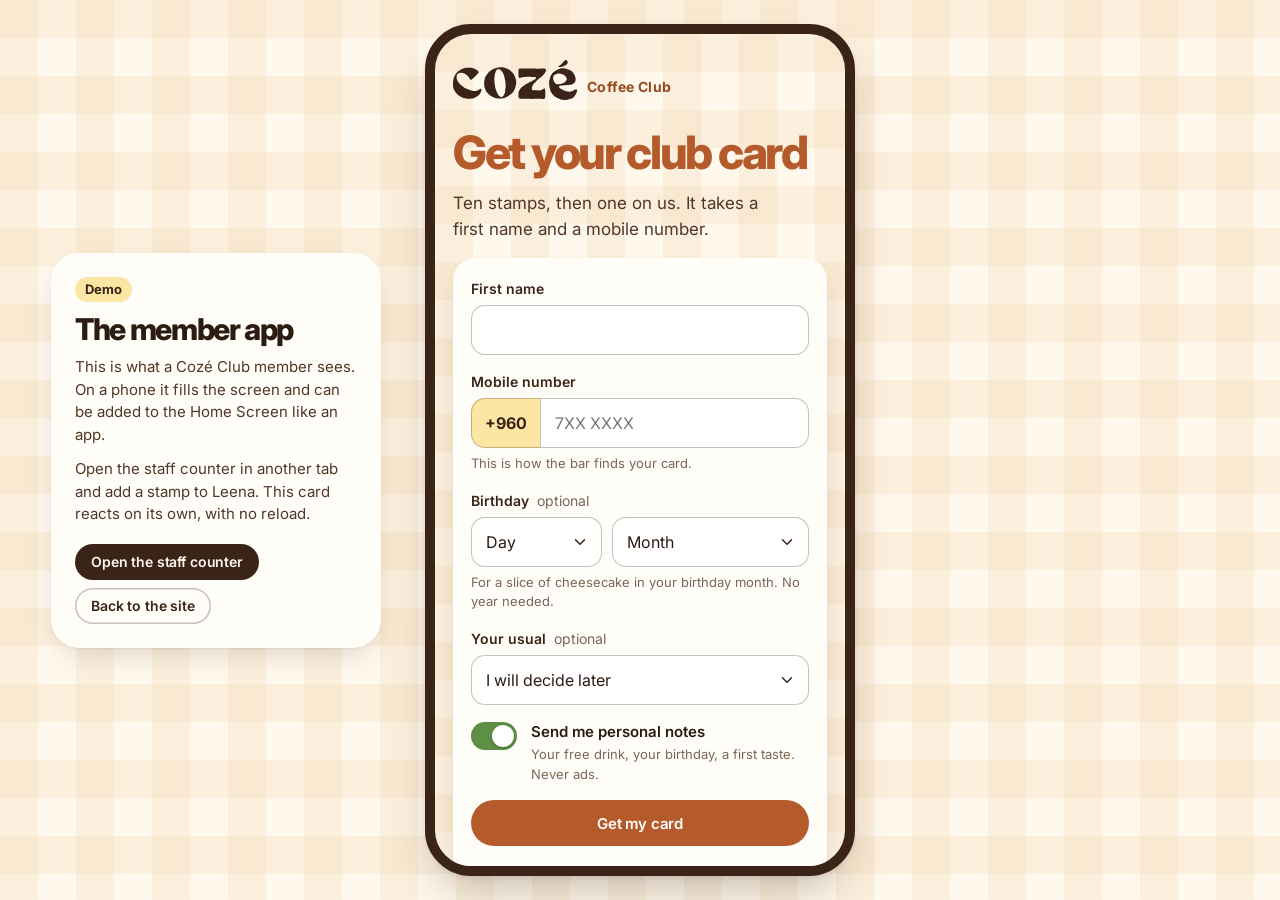
==== club/index.html @ 5935f6cd "Cozé Coffee Club demo: site, member club card and staff counter Public site on the Baked layout with" ====
<!doctype html>
<html lang="en">
<head>
  <meta charset="utf-8">
  <meta name="viewport" content="width=device-width, initial-scale=1, viewport-fit=cover">
  <title>Cozé Club card</title>
  <meta name="description" content="The Cozé Coffee Club card. Ten stamps, then one on us. Your usual remembered, and notes written to you.">
  <meta name="theme-color" content="#3a2417">
  <meta name="mobile-web-app-capable" content="yes">
  <meta name="apple-mobile-web-app-capable" content="yes">
  <meta name="apple-mobile-web-app-status-bar-style" content="default">
  <meta name="apple-mobile-web-app-title" content="Cozé Club">
  <meta name="robots" content="noindex">
  <link rel="manifest" href="manifest.webmanifest">
  <link rel="apple-touch-icon" href="../assets/img/apple-touch-icon.png">
  <link rel="icon" type="image/png" href="../assets/img/favicon.png">
  <link rel="preconnect" href="https://fonts.googleapis.com">
  <link rel="preconnect" href="https://fonts.gstatic.com" crossorigin>
  <link href="https://fonts.googleapis.com/css2?family=Inter:wght@400;500;600;700;800&display=swap" rel="stylesheet">
  <link rel="stylesheet" href="../assets/css/base.css">
  <link rel="stylesheet" href="club.css">
</head>
<body class="gingham">

  <div class="stage">

    <!-- Shown beside the phone on wide screens only -->
    <aside class="stage-note" aria-label="About this demo">
      <p class="stage-tag">Demo</p>
      <h2>The member app</h2>
      <p>This is what a Cozé Club member sees. On a phone it fills the screen and can be added to the Home Screen like an app.</p>
      <p>Open the staff counter in another tab and add a stamp to Leena. This card reacts on its own, with no reload.</p>
      <p class="stage-links">
        <a class="btn btn-sm" href="../staff/" target="_blank" rel="noopener">Open the staff counter</a>
        <a class="btn btn-sm btn-ghost" href="../">Back to the site</a>
      </p>
    </aside>

    <div class="phone" id="phone">

      <!-- A note arriving while the app is open slides down here, like a phone notification -->
      <button class="banner" id="banner" type="button" hidden>
        <img src="../assets/img/icon-192.png" alt="" width="40" height="40">
        <span class="banner-text">
          <span class="banner-top"><b>Cozé</b><span>now</span></span>
          <strong id="bannerTitle"></strong>
          <span id="bannerBody"></span>
        </span>
      </button>

      <!-- Signed out: get a card, open a card, or try the demo card -->
      <main class="gate" id="gate">
        <header class="gate-head">
          <svg class="wm" viewBox="0 0 3244 1046" role="img" aria-label="Cozé"><use href="#coze"></use></svg>
          <span>Coffee Club</span>
        </header>

        <h1>Get your club card</h1>
        <p class="lede">Ten stamps, then one on us. It takes a first name and a mobile number.</p>

        <form class="panel form" id="joinForm" novalidate>
          <label class="field">
            <span>First name</span>
            <input name="first" type="text" autocomplete="given-name" autocapitalize="words" maxlength="24" required>
          </label>

          <div class="field">
            <label for="joinMobile">Mobile number</label>
            <div class="prefixed">
              <span aria-hidden="true">+960</span>
              <input id="joinMobile" name="mobile" type="tel" inputmode="numeric" autocomplete="tel-national" maxlength="9" placeholder="7XX XXXX" required aria-describedby="joinMobileHint">
            </div>
            <small id="joinMobileHint">This is how the bar finds your card.</small>
          </div>

          <fieldset class="field">
            <legend>Birthday <em>optional</em></legend>
            <div class="pair">
              <select name="bd" aria-label="Birthday day"></select>
              <select name="bm" aria-label="Birthday month"></select>
            </div>
            <small>For a slice of cheesecake in your birthday month. No year needed.</small>
          </fieldset>

          <label class="field">
            <span>Your usual <em>optional</em></span>
            <select name="usual"></select>
          </label>

          <label class="switch">
            <input type="checkbox" name="notes" checked>
            <span class="track" aria-hidden="true"></span>
            <span class="text"><b>Send me personal notes</b><small>Your free drink, your birthday, a first taste. Never ads.</small></span>
          </label>

          <p class="field-error" id="joinError" role="alert" hidden></p>
          <button class="btn btn-toast btn-block" type="submit">Get my card</button>
          <p class="fine">Your card is private. No public profile, and only the team at Cozé sees it.</p>
        </form>

        <form class="panel form" id="signInForm" novalidate>
          <h2>Already have a card?</h2>
          <div class="field">
            <label for="signInMobile">Mobile number</label>
            <div class="prefixed">
              <span aria-hidden="true">+960</span>
              <input id="signInMobile" name="mobile" type="tel" inputmode="numeric" autocomplete="tel-national" maxlength="9" placeholder="7XX XXXX" required>
            </div>
          </div>
          <p class="field-error" id="signInError" role="alert" hidden></p>
          <button class="btn btn-block" type="submit">Open my card</button>
          <p class="fine">In the live app we confirm your number with a text code.</p>
        </form>

        <div class="panel demo-box">
          <p><b>Just looking?</b> Open a card that already has nine stamps, a birthday treat and a few notes.</p>
          <button class="btn btn-sun btn-block" type="button" id="demoCard">Try the demo card (Leena)</button>
        </div>

        <p class="gate-links"><a href="../">Back to the Cozé site</a><a href="../staff/">Staff counter</a></p>
      </main>

      <!-- Signed in -->
      <div class="app" id="app" hidden>
        <header class="topbar">
          <a class="topbar-brand" href="#card" aria-label="Cozé Club, your card">
            <svg class="wm" viewBox="0 0 3244 1046" aria-hidden="true"><use href="#coze"></use></svg>
            <span>Club</span>
          </a>
          <a class="bell" id="bell" href="#notes">
            <svg class="icon" aria-hidden="true"><use href="#i-bell"></use></svg>
            <span class="bell-count" id="bellCount" hidden></span>
            <span class="sr-only" id="bellLabel">Notes</span>
          </a>
        </header>

        <main class="view" id="view" tabindex="-1"></main>

        <nav class="tabbar" aria-label="Sections">
          <a href="#card" data-tab="card"><svg class="icon" aria-hidden="true"><use href="#i-card"></use></svg><span>Card</span></a>
          <a href="#rewards" data-tab="rewards"><svg class="icon" aria-hidden="true"><use href="#i-ticket"></use></svg><span>Rewards</span><i class="tab-dot" id="rewardsDot" hidden></i></a>
          <a href="#notes" data-tab="notes"><svg class="icon" aria-hidden="true"><use href="#i-bell"></use></svg><span>Notes</span><i class="tab-dot" id="notesDot" hidden></i></a>
          <a href="#you" data-tab="you"><svg class="icon" aria-hidden="true"><use href="#i-person"></use></svg><span>You</span></a>
        </nav>
      </div>

      <noscript><p class="noscript">The club card needs JavaScript turned on.</p></noscript>
    </div>
  </div>

  <!-- "Show at the bar": the QR code and card number staff scan or type -->
  <dialog class="sheet" id="qrSheet" aria-labelledby="qrTitle">
    <div class="sheet-body">
      <p class="sheet-kicker" id="qrTitle">Show this at the bar</p>
      <div class="qr-box" id="qrBox"></div>
      <p class="qr-number num" id="qrNumber"></p>
      <p class="qr-name" id="qrName"></p>
      <p class="qr-usual" id="qrUsual"></p>
      <button class="btn btn-block" type="button" data-close>Done</button>
    </div>
  </dialog>

  <!-- Yes / no questions: use a reward, delete the card -->
  <dialog class="sheet" id="askSheet" aria-labelledby="askTitle">
    <div class="sheet-body">
      <h2 id="askTitle"></h2>
      <div class="ask-text" id="askText"></div>
      <div class="ask-actions">
        <button class="btn btn-ghost" type="button" id="askNo">Not now</button>
        <button class="btn" type="button" id="askYes">Yes</button>
      </div>
    </div>
  </dialog>

  <script src="../assets/js/brand.js"></script>
  <script src="../assets/vendor/qrcode.js"></script>
  <script src="../assets/js/store.js"></script>
  <script src="../assets/js/ui.js"></script>
  <script src="club.js"></script>
</body>
</html>
---- assets/css/base.css ----
/*
 * Cozé shared styles: colours, type, buttons, stickers and form controls.
 * Used by the site, the member card (/club/) and the staff counter (/staff/).
 * Colours come from the café itself: espresso and warm wood from the fit-out, butter from the lighting,
 * matcha from the drinks. Layout language follows the Baked reference: gingham paper, big tight headings,
 * 28px rounded panels, pill buttons and scalloped stickers.
 */
:root {
  --paper: #fff8ec;
  --check: #f9ecd6;
  --card: #fffdf8;
  --butter: #fbe6a4;
  --sun: #f2bf4e;
  --toast: #b55a2b;       /* white text on this passes 4.5:1 */
  --toast-deep: #964a22;
  --espresso: #3a2417;
  --espresso-soft: #523626;
  --matcha: #5f8f45;
  --matcha-deep: #446b30;
  --tan: #c29264;
  --ink: #2c1b11;
  --muted: #7b6657;
  --line: rgba(58, 36, 23, 0.14);
  --line-strong: rgba(58, 36, 23, 0.28);
  --danger: #b3261e;
  --white: #ffffff;

  --r-panel: 28px;
  --r-card: 22px;
  --r-field: 14px;
  --shadow: 0 1px 2px rgba(58, 36, 23, 0.06), 0 12px 32px -12px rgba(58, 36, 23, 0.22);
  --shadow-lift: 0 2px 4px rgba(58, 36, 23, 0.08), 0 24px 48px -16px rgba(58, 36, 23, 0.32);
  --font: "Inter", "Inter Placeholder", system-ui, -apple-system, "Segoe UI", Roboto, Helvetica, Arial, sans-serif;
  --tight: -0.045em;
}

*, *::before, *::after { box-sizing: border-box; }
html { -webkit-text-size-adjust: 100%; text-size-adjust: 100%; }
body {
  margin: 0;
  font-family: var(--font);
  font-size: 16px;
  line-height: 1.5;
  color: var(--ink);
  background-color: var(--paper);
  -webkit-font-smoothing: antialiased;
  -moz-osx-font-smoothing: grayscale;
}
/* Gingham paper: two half-width stripes that darken where they cross. */
.gingham {
  background-image:
    linear-gradient(90deg, rgba(236, 205, 158, 0.2) 50%, transparent 50%),
    linear-gradient(rgba(236, 205, 158, 0.2) 50%, transparent 50%);
  background-size: 76px 76px;
}
img, svg, video { display: block; max-width: 100%; }
img { height: auto; }
h1, h2, h3, h4, p, figure, blockquote, ul, ol, dl, dd { margin: 0; }
ul, ol { padding: 0; list-style: none; }
a { color: inherit; }
button, input, select, textarea { font: inherit; color: inherit; }
button { cursor: pointer; }
[hidden] { display: none !important; }
:focus-visible { outline: 3px solid var(--sun); outline-offset: 2px; border-radius: 6px; }
.sr-only {
  position: absolute; width: 1px; height: 1px; padding: 0; margin: -1px;
  overflow: hidden; clip: rect(0, 0, 0, 0); white-space: nowrap; border: 0;
}

/* Type */
.display { font-weight: 800; letter-spacing: -0.05em; line-height: 0.98; }
.eyebrow { font-size: 12px; font-weight: 600; letter-spacing: 0.08em; text-transform: uppercase; }
.num { font-variant-numeric: tabular-nums; }

/* The traced wordmark. Size it with font-size (height = 1em) or with a width. */
.wm { height: 1em; width: auto; aspect-ratio: 3244 / 1046; fill: currentColor; flex: none; }
.icon { width: 1.25em; height: 1.25em; flex: none; }

/* Buttons */
.btn {
  display: inline-flex; align-items: center; justify-content: center; gap: 8px;
  min-height: 46px; padding: 0 22px;
  border: 0; border-radius: 999px;
  font-weight: 600; font-size: 15px; letter-spacing: -0.01em; line-height: 1;
  text-decoration: none; white-space: nowrap;
  background: var(--espresso); color: var(--paper);
  transition: transform 0.18s ease, background-color 0.18s ease, box-shadow 0.18s ease;
}
.btn:hover { transform: translateY(-1px); }
.btn:active { transform: translateY(0); }
.btn[disabled], .btn[aria-disabled="true"] { opacity: 0.45; cursor: not-allowed; transform: none; }
.btn-toast { background: var(--toast); color: #fff; }
.btn-toast:hover { background: var(--toast-deep); }
.btn-sun { background: var(--sun); color: var(--espresso); }
.btn-light { background: var(--card); color: var(--espresso); box-shadow: 0 1px 2px rgba(58, 36, 23, 0.12); }
.btn-ghost { background: transparent; color: var(--espresso); box-shadow: inset 0 0 0 1.5px var(--line-strong); }
.btn-ghost:hover { background: rgba(58, 36, 23, 0.05); }
.btn-danger { background: var(--danger); color: #fff; }
.btn-sm { min-height: 36px; padding: 0 16px; font-size: 14px; }
.btn-block { width: 100%; }
.btn .icon { width: 18px; height: 18px; }
.linklike { background: none; border: 0; padding: 0; color: var(--toast-deep); font-weight: 600; text-decoration: underline; text-underline-offset: 3px; }

/* Stickers: a scalloped or star shape with a few words on it, set at an angle. */
.sticker {
  --size: 104px; --tilt: -10deg; --fill: var(--sun); --on: var(--espresso);
  position: relative; display: grid; place-items: center;
  width: var(--size); height: var(--size); flex: none;
  transform: rotate(var(--tilt));
  color: var(--on); text-align: center;
  filter: drop-shadow(0 6px 10px rgba(58, 36, 23, 0.22));
}
.sticker > svg { position: absolute; inset: 0; width: 100%; height: 100%; fill: var(--fill); color: var(--fill); }
.sticker > span {
  position: relative; max-width: 68%;
  font-size: calc(var(--size) * 0.125); font-weight: 800; line-height: 1.05; letter-spacing: -0.01em; text-transform: uppercase;
}
.sticker > span b { display: block; font-size: 1.55em; letter-spacing: -0.03em; }
.sticker.is-toast { --fill: var(--toast); --on: #fff; }
.sticker.is-espresso { --fill: var(--espresso); --on: var(--butter); }
.sticker.is-matcha { --fill: var(--matcha); --on: #fff; }
.sticker.is-butter { --fill: var(--butter); --on: var(--espresso); }

/* Fields */
.field { display: grid; gap: 6px; }
.field > span, .field > label, .label { font-size: 14px; font-weight: 600; color: var(--espresso); }
.field small, .hint { font-size: 13px; color: var(--muted); font-weight: 400; }
:where(.input, .field input:not([type="checkbox"]):not([type="radio"]), .field select, .field textarea) {
  width: 100%; min-height: 48px; padding: 12px 14px;
  background: var(--white); color: var(--ink);
  border: 1.5px solid var(--line-strong); border-radius: var(--r-field);
  font-size: 16px; line-height: 1.3;
  transition: border-color 0.15s ease, box-shadow 0.15s ease;
}
:where(.input, .field input, .field select, .field textarea):focus { outline: none; border-color: var(--toast); box-shadow: 0 0 0 3px rgba(188, 98, 50, 0.2); }
:where(.field textarea) { min-height: 96px; resize: vertical; }
:where(.field select) {
  appearance: none; -webkit-appearance: none; padding-right: 40px;
  background-image: url("data:image/svg+xml,%3Csvg xmlns='http://www.w3.org/2000/svg' viewBox='0 0 24 24' fill='none' stroke='%233a2417' stroke-width='2' stroke-linecap='round' stroke-linejoin='round'%3E%3Cpath d='m6 9 6 6 6-6'/%3E%3C/svg%3E");
  background-repeat: no-repeat; background-position: right 12px center; background-size: 18px;
}
.field-error { font-size: 14px; font-weight: 600; color: var(--danger); }

/* On/off switch built on a real checkbox */
.switch { display: flex; align-items: flex-start; gap: 14px; cursor: pointer; }
.switch input { position: absolute; opacity: 0; width: 1px; height: 1px; }
.switch .track {
  flex: none; width: 46px; height: 28px; margin-top: 1px; border-radius: 999px;
  background: rgba(58, 36, 23, 0.22); position: relative; transition: background-color 0.18s ease;
}
.switch .track::after {
  content: ""; position: absolute; top: 3px; left: 3px; width: 22px; height: 22px; border-radius: 50%;
  background: #fff; box-shadow: 0 1px 3px rgba(0, 0, 0, 0.25); transition: transform 0.18s ease;
}
.switch input:checked + .track { background: var(--matcha); }
.switch input:checked + .track::after { transform: translateX(18px); }
.switch input:focus-visible + .track { outline: 3px solid var(--sun); outline-offset: 2px; }
.switch .text { display: grid; gap: 2px; }
.switch .text b { font-weight: 600; font-size: 15px; }
.switch .text small { font-size: 13px; color: var(--muted); }

/* Small status pill */
.pill {
  display: inline-flex; align-items: center; gap: 7px; min-height: 30px; padding: 0 12px;
  border-radius: 999px; background: var(--card); color: var(--espresso);
  font-size: 13px; font-weight: 600; white-space: nowrap;
}
.pill .dot { width: 8px; height: 8px; border-radius: 50%; background: var(--muted); }
.pill.is-open .dot { background: var(--matcha); box-shadow: 0 0 0 4px rgba(95, 143, 69, 0.2); }
.pill.is-closed .dot { background: var(--toast); }

/* Toast message (see UI.toast) */
.toast-wrap {
  position: fixed; left: 50%; bottom: max(20px, env(safe-area-inset-bottom)); transform: translateX(-50%);
  z-index: 200; display: grid; gap: 8px; width: min(440px, calc(100vw - 24px)); pointer-events: none;
}
.toast {
  pointer-events: auto; display: flex; align-items: center; gap: 12px;
  padding: 13px 16px; border-radius: 16px;
  background: var(--espresso); color: var(--paper); box-shadow: var(--shadow-lift);
  font-size: 15px; font-weight: 500;
  animation: toast-in 0.25s ease both;
}
.toast span { flex: 1; }
.toast button { flex: none; background: none; border: 0; padding: 4px 6px; color: var(--sun); font-weight: 700; font-size: 14px; }
@keyframes toast-in { from { opacity: 0; transform: translateY(10px); } to { opacity: 1; transform: none; } }

/* Dialogs */
dialog { color: var(--ink); }
dialog::backdrop { background: rgba(44, 27, 17, 0.5); }

@media (prefers-reduced-motion: reduce) {
  *, *::before, *::after { animation-duration: 0.01ms !important; animation-iteration-count: 1 !important; transition-duration: 0.01ms !important; scroll-behavior: auto !important; }
}
---- club/club.css ----
/*
 * Cozé Club card: the member app.
 * Phone first. On a wide screen the same app sits in a phone-width column on the gingham paper.
 * Colours, buttons, stickers, fields and switches come from ../assets/css/base.css.
 */

html, body { height: 100%; }
body { overflow: hidden; overscroll-behavior: none; }

/* ---------- stage and phone column ---------- */

.stage { height: 100vh; height: 100dvh; display: grid; grid-template-columns: minmax(0, 1fr); }
.stage-note { display: none; }

.phone {
  position: relative; display: flex; flex-direction: column; min-width: 0;
  height: 100vh; height: 100dvh; overflow: hidden;
  background-color: var(--paper);
  background-image:
    linear-gradient(90deg, rgba(236, 205, 158, 0.2) 50%, transparent 50%),
    linear-gradient(rgba(236, 205, 158, 0.2) 50%, transparent 50%);
  background-size: 76px 76px;
}

@media (min-width: 600px) {
  .stage { place-items: center; padding: 24px; }
  .phone {
    width: min(430px, 100%); height: min(880px, calc(100vh - 48px)); height: min(880px, calc(100dvh - 48px));
    border: 10px solid var(--espresso); border-radius: 46px; box-shadow: var(--shadow-lift);
  }
}
@media (min-width: 980px) {
  .stage { grid-template-columns: minmax(0, 1fr) 430px minmax(0, 1fr); gap: 44px; }
  .phone { grid-column: 2; }
  .stage-note {
    display: grid; gap: 12px; justify-self: end; max-width: 330px; padding: 24px;
    background: var(--card); border-radius: var(--r-panel); box-shadow: var(--shadow);
  }
  .stage-note h2 { font-size: 30px; font-weight: 800; letter-spacing: var(--tight); line-height: 1; }
  .stage-note p { font-size: 15px; color: var(--espresso-soft); }
  .stage-tag {
    justify-self: start; padding: 3px 10px; border-radius: 999px;
    background: var(--butter); color: var(--espresso) !important; font-size: 13px !important; font-weight: 700;
  }
  .stage-links { display: flex; flex-wrap: wrap; gap: 8px; margin-top: 6px; }
}

.noscript { margin: auto; padding: 24px; text-align: center; font-weight: 600; }

/* ---------- signed out ---------- */

.gate {
  flex: 1; min-height: 0; overflow-y: auto; -webkit-overflow-scrolling: touch;
  display: flex; flex-direction: column; gap: 16px;
  padding: calc(26px + env(safe-area-inset-top)) 18px calc(32px + env(safe-area-inset-bottom));
}
/* Children keep their own height: a scrolling column must never squeeze them. */
.gate > *, .view > * { flex: none; }
.gate-head { display: flex; align-items: flex-end; gap: 10px; color: var(--espresso); }
.gate-head .wm { font-size: 40px; }
.gate-head span { font-size: 14px; font-weight: 700; letter-spacing: 0.02em; padding-bottom: 3px; color: var(--toast-deep); }
.gate h1 { margin-top: 14px; font-size: clamp(38px, 11vw, 46px); font-weight: 800; letter-spacing: -0.05em; line-height: 0.98; color: var(--toast); }
.lede { font-size: 17px; color: var(--espresso-soft); max-width: 30ch; }

.panel {
  display: grid; gap: 16px; padding: 20px 18px;
  background: var(--card); border-radius: var(--r-card); box-shadow: var(--shadow);
}
.panel > h2 { font-size: 22px; font-weight: 800; letter-spacing: var(--tight); line-height: 1.05; }
.panel-sub { margin-top: -10px; font-size: 14.5px; color: var(--muted); }
.form { grid-template-columns: minmax(0, 1fr); }
fieldset.field { border: 0; padding: 0; margin: 0; min-width: 0; }
fieldset.field legend { padding: 0; margin-bottom: 6px; font-size: 14px; font-weight: 600; color: var(--espresso); }
.field em { font-style: normal; font-weight: 400; color: var(--muted); margin-left: 4px; }
.pair { display: grid; grid-template-columns: minmax(0, 0.8fr) minmax(0, 1.2fr); gap: 10px; }
.prefixed { display: flex; }
.prefixed > span {
  flex: none; display: grid; place-items: center; padding: 0 13px;
  background: var(--butter); color: var(--espresso); font-weight: 700; font-size: 16px;
  border: 1.5px solid var(--line-strong); border-right: 0; border-radius: var(--r-field) 0 0 var(--r-field);
}
.prefixed > input { min-width: 0; border-radius: 0 var(--r-field) var(--r-field) 0; }
.fine { font-size: 13px; color: var(--muted); text-align: center; }
.field-error { padding: 10px 12px; border-radius: 12px; background: rgba(179, 38, 30, 0.08); }
.demo-box { background: var(--espresso); color: var(--paper); }
.demo-box p { font-size: 15px; color: rgba(255, 248, 236, 0.86); }
.demo-box b { color: var(--butter); }
.gate-links { display: flex; justify-content: center; gap: 22px; padding-top: 4px; font-size: 14px; font-weight: 600; }
.gate-links a { color: var(--espresso-soft); text-underline-offset: 3px; padding: 6px 0; }

/* ---------- signed in: top bar, scrolling view, tab bar ---------- */

.app { flex: 1; min-height: 0; display: flex; flex-direction: column; }

.topbar {
  flex: none; display: flex; align-items: center; justify-content: space-between;
  padding: calc(10px + env(safe-area-inset-top)) 16px 8px 18px;
}
.topbar-brand { display: flex; align-items: flex-end; gap: 8px; color: var(--espresso); text-decoration: none; min-height: 44px; padding: 8px 0; }
.topbar-brand .wm { font-size: 26px; }
.topbar-brand span { font-size: 14px; font-weight: 700; color: var(--toast-deep); padding-bottom: 1px; }
.bell {
  position: relative; display: grid; place-items: center; width: 46px; height: 46px; border-radius: 50%;
  background: var(--card); color: var(--espresso); box-shadow: var(--shadow);
}
.bell .icon { width: 22px; height: 22px; }
.bell-count {
  position: absolute; top: -3px; right: -3px; min-width: 21px; height: 21px; padding: 0 6px;
  display: grid; place-items: center; border-radius: 999px;
  background: var(--toast); color: #fff; font-size: 12px; font-weight: 700; line-height: 1;
  box-shadow: 0 0 0 2.5px var(--paper);
}

.view {
  flex: 1; min-height: 0; overflow-x: hidden; overflow-y: auto; -webkit-overflow-scrolling: touch; overscroll-behavior: contain;
  display: flex; flex-direction: column; gap: 16px;
  padding: 6px 16px 28px;
}
.view:focus { outline: none; }
.view-title { font-size: 38px; font-weight: 800; letter-spacing: -0.05em; line-height: 1; color: var(--toast); margin-top: 6px; }
.view-sub { margin-top: -8px; font-size: 16px; color: var(--espresso-soft); }
.sec-title { font-size: 22px; font-weight: 800; letter-spacing: var(--tight); line-height: 1.05; margin-top: 8px; }
.empty { padding: 18px; border-radius: var(--r-card); background: var(--card); color: var(--muted); font-size: 15px; }

.tabbar {
  flex: none; display: grid; grid-template-columns: repeat(4, minmax(0, 1fr));
  padding: 7px 8px calc(7px + env(safe-area-inset-bottom));
  background: var(--card); border-top: 1px solid var(--line);
}
.tabbar a {
  position: relative; display: grid; justify-items: center; gap: 3px; min-height: 52px; padding: 6px 2px 4px;
  color: var(--muted); text-decoration: none; font-size: 12.5px; font-weight: 600; border-radius: 16px;
}
.tabbar a .icon { width: 25px; height: 25px; padding: 2px 0; box-sizing: content-box; border-radius: 999px; transition: background-color 0.18s ease, padding 0.18s ease; }
.tabbar a[aria-current="page"] { color: var(--espresso); }
.tabbar a[aria-current="page"] .icon { background: var(--butter); padding: 2px 16px; }
.tab-dot { position: absolute; top: 5px; left: calc(50% + 12px); width: 9px; height: 9px; border-radius: 50%; background: var(--toast); box-shadow: 0 0 0 2px var(--card); }

/* ---------- the card ---------- */

.clubcard {
  position: relative; overflow: hidden; padding: 20px 18px 18px;
  background: var(--espresso); color: var(--paper); border-radius: var(--r-panel); box-shadow: var(--shadow-lift);
}
.clubcard-top { display: flex; align-items: center; justify-content: space-between; }
.clubcard-top .wm { font-size: 27px; color: var(--butter); }
.clubcard-top span { font-size: 13.5px; font-weight: 600; color: rgba(251, 230, 164, 0.8); }
.clubcard-name {
  margin-top: 22px; font-size: clamp(42px, 13.5vw, 56px); font-weight: 800; letter-spacing: -0.055em; line-height: 0.94;
  overflow-wrap: anywhere;
}
.clubcard-meta { display: flex; flex-wrap: wrap; align-items: center; gap: 6px 12px; margin-top: 12px; font-size: 14px; color: rgba(255, 248, 236, 0.78); }
.clubcard-meta .cardno { color: var(--sun); font-weight: 700; font-size: 15px; letter-spacing: 0.03em; }
.clubcard-level { padding: 3px 10px; border-radius: 999px; background: var(--butter); color: var(--espresso); font-size: 13px; font-weight: 700; }

.stamps { display: grid; grid-template-columns: repeat(var(--cols, 5), minmax(0, 1fr)); gap: 7px; margin-top: 20px; }
.stamp { position: relative; aspect-ratio: 1; display: grid; place-items: center; }
.stamp .shape { position: absolute; inset: 0; width: 100%; height: 100%; overflow: visible; }
.stamp.is-empty .shape { fill: rgba(255, 248, 236, 0.05); stroke: rgba(251, 230, 164, 0.42); stroke-width: 2.5; stroke-dasharray: 5 6; stroke-linecap: round; }
.stamp.is-got .shape { fill: var(--sun); }
.stamp.is-got:nth-child(even) .shape { fill: var(--butter); }
.stamp .icon { position: relative; width: 44%; height: 44%; color: var(--espresso); stroke-width: 2; transform: rotate(var(--r, 0deg)); }
.stamp .n { position: relative; font-size: 15px; font-weight: 700; color: rgba(251, 230, 164, 0.72); font-variant-numeric: tabular-nums; }
.stamp.is-last.is-empty .shape { stroke: var(--sun); stroke-dasharray: none; }
.stamp.is-last .n { font-size: 12.5px; font-weight: 800; color: var(--sun); }
.stamp.is-new { animation: stamp-pop 0.62s cubic-bezier(0.2, 1.5, 0.4, 1) both; }
@keyframes stamp-pop {
  0% { transform: scale(0.15) rotate(-50deg); opacity: 0; }
  55% { transform: scale(1.2) rotate(9deg); opacity: 1; }
  100% { transform: none; opacity: 1; }
}
.clubcard-line { margin-top: 16px; font-size: 15.5px; font-weight: 500; color: rgba(255, 248, 236, 0.92); text-wrap: balance; }
.clubcard-line b { color: var(--butter); font-weight: 700; }
.clubcard .btn { margin-top: 16px; }

.freeband {
  display: grid; grid-template-columns: auto minmax(0, 1fr) auto; align-items: center; gap: 12px;
  padding: 14px 14px 14px 12px; background: var(--butter); color: var(--espresso); border-radius: var(--r-card);
}
.freeband.is-new { animation: band-in 0.6s cubic-bezier(0.2, 1.3, 0.4, 1) both; }
@keyframes band-in { from { transform: scale(0.88) translateY(-10px); opacity: 0; } to { transform: none; opacity: 1; } }
.freeband-text { display: grid; gap: 1px; }
.freeband-text b { font-size: 17px; font-weight: 800; letter-spacing: -0.03em; line-height: 1.12; text-wrap: balance; }
.freeband-text span { font-size: 13.5px; color: var(--espresso-soft); }

.rowcard {
  display: flex; align-items: center; justify-content: space-between; gap: 14px; padding: 15px 18px;
  background: var(--card); border-radius: var(--r-card); box-shadow: var(--shadow);
}
.rowcard-label { font-size: 13.5px; font-weight: 600; color: var(--muted); }
.rowcard-value { font-size: 17px; font-weight: 700; letter-spacing: -0.02em; line-height: 1.25; text-wrap: balance; }
.rowcard .linklike { flex: none; padding: 10px 0; font-size: 15px; }

.notepeek {
  display: grid; gap: 4px; padding: 15px 18px; text-decoration: none;
  background: var(--card); border-radius: var(--r-card); box-shadow: inset 5px 0 0 var(--toast), var(--shadow);
}
.notepeek-top { display: flex; justify-content: space-between; gap: 10px; font-size: 13.5px; font-weight: 600; color: var(--toast-deep); }
.notepeek-top span:last-child { color: var(--muted); font-weight: 500; }
.notepeek b { font-size: 17px; font-weight: 700; letter-spacing: -0.02em; }
.notepeek-body { font-size: 15px; color: var(--espresso-soft); display: -webkit-box; -webkit-line-clamp: 2; -webkit-box-orient: vertical; overflow: hidden; }

/* Offer tickets, side by side in a strip that scrolls on its own */
.tickets {
  display: flex; gap: 12px; overflow-x: auto; scroll-snap-type: x proximity; -webkit-overflow-scrolling: touch;
  margin: -4px -16px 0; padding: 6px 16px 16px; scrollbar-width: none;
}
.tickets::-webkit-scrollbar { display: none; }
.ticket {
  flex: 0 0 252px; scroll-snap-align: start; display: grid; grid-template-rows: auto 1fr auto;
  background: var(--card); border-radius: var(--r-card); box-shadow: var(--shadow);
}
.ticket-photo { position: relative; margin: 8px 8px 0; }
.ticket-photo img { width: 100%; aspect-ratio: 3 / 2; object-fit: cover; border-radius: 16px; background: var(--check); }
.ticket-photo .sticker { --size: 76px; position: absolute; top: -8px; right: -6px; }
.ticket-photo .sticker > span { font-size: 10.5px; max-width: 74%; }
.ticket-body { display: grid; align-content: start; gap: 4px; padding: 12px 14px 12px; }
.ticket-when { font-size: 12.5px; font-weight: 700; color: var(--toast-deep); }
.ticket-body h3 { font-size: 17px; font-weight: 700; letter-spacing: -0.03em; line-height: 1.18; }
.ticket-desc { font-size: 13.5px; color: var(--muted); line-height: 1.4; }
.ticket-foot {
  position: relative; display: flex; justify-content: space-between; gap: 10px; margin: 0 14px; padding: 10px 0 12px;
  border-top: 2px dashed var(--line-strong); font-size: 12.5px; font-weight: 600; color: var(--muted);
}
.ticket-foot::before, .ticket-foot::after, .reward-foot::before, .reward-foot::after {
  content: ""; position: absolute; top: -8px; width: 14px; height: 14px; border-radius: 50%; background: var(--paper);
  box-shadow: inset 0 1px 2px rgba(58, 36, 23, 0.12);
}
.ticket-foot::before { left: -21px; }
.ticket-foot::after { right: -21px; }

.visits { background: var(--card); border-radius: var(--r-card); box-shadow: var(--shadow); padding: 4px 18px; }
.visits li { display: grid; grid-template-columns: auto minmax(0, 1fr) auto; align-items: center; gap: 12px; padding: 13px 0; font-size: 15px; }
.visits li + li { border-top: 1px solid var(--line); }
.visits .icon { width: 21px; height: 21px; color: var(--toast); }
.visits b { font-weight: 600; }
.visits time { font-size: 13.5px; color: var(--muted); font-variant-numeric: tabular-nums; white-space: nowrap; }

/* ---------- rewards ---------- */

.reward { background: var(--card); border-radius: var(--r-card); box-shadow: var(--shadow); }
.reward-body { display: grid; grid-template-columns: minmax(0, 1fr) auto; align-items: center; gap: 12px; padding: 18px 18px 14px; }
.reward h2 { font-size: 25px; font-weight: 800; letter-spacing: -0.045em; line-height: 1.02; }
.reward-desc { margin-top: 5px; font-size: 15px; color: var(--muted); }
.reward-icon { color: rgba(58, 36, 23, 0.3); }
.reward-icon .icon { width: 40px; height: 40px; stroke-width: 1.4; }
.reward .sticker { --size: 74px; }
.reward .sticker > span { font-size: 10.5px; }
.reward-foot {
  position: relative; display: flex; align-items: center; justify-content: space-between; gap: 12px;
  margin: 0 18px; padding: 12px 0 16px; min-height: 64px; border-top: 2px dashed var(--line-strong);
}
.reward-foot::before { left: -25px; }
.reward-foot::after { right: -25px; }
.reward-why { font-size: 14.5px; font-weight: 600; color: var(--muted); }
.reward.is-ready .reward-why { color: var(--matcha-deep); }
.reward.is-celebrate { animation: band-in 0.6s cubic-bezier(0.2, 1.3, 0.4, 1) both; }

.reward.is-pending {
  display: grid; justify-items: center; gap: 4px; padding: 22px 18px 18px; text-align: center;
  background: var(--espresso); color: var(--paper);
}
.reward-kicker { font-size: 15px; font-weight: 600; color: var(--butter); }
.code { font-size: 62px; font-weight: 800; letter-spacing: 0.14em; margin-right: -0.14em; line-height: 1.1; color: var(--sun); }
.reward-show { font-size: 19px; font-weight: 700; letter-spacing: -0.02em; }
.reward-timer { font-size: 14.5px; color: rgba(255, 248, 236, 0.76); }
.reward-timer span { font-weight: 700; color: var(--paper); }
.reward.is-pending .linklike { margin-top: 10px; padding: 10px 14px; color: var(--butter); }

.status-now { font-size: 16px; }
.status-now b { font-weight: 800; }
.level-track { position: relative; height: 10px; margin: 8px 9px 4px; border-radius: 999px; background: rgba(58, 36, 23, 0.12); }
.level-fill { position: absolute; inset: 0 auto 0 0; border-radius: 999px; background: var(--matcha); min-width: 10px; }
.level-node {
  position: absolute; top: 50%; width: 20px; height: 20px; margin: -10px 0 0 -10px; border-radius: 50%;
  background: var(--card); border: 3px solid rgba(58, 36, 23, 0.22);
}
.level-node.is-done { background: var(--matcha); border-color: var(--matcha); }
.level-here {
  position: absolute; top: 50%; width: 22px; height: 22px; margin: -11px 0 0 -11px; border-radius: 50%;
  background: var(--sun); border: 3px solid var(--espresso); box-shadow: 0 0 0 4px rgba(242, 191, 78, 0.35);
}
.levels { display: grid; }
.levels li { display: grid; gap: 2px; padding: 13px 0; }
.levels li + li { border-top: 1px solid var(--line); }
.levels-head { display: flex; flex-wrap: wrap; align-items: baseline; gap: 4px 10px; }
.levels-head b { font-size: 17px; font-weight: 700; letter-spacing: -0.02em; }
.levels-head span { font-size: 13.5px; color: var(--muted); }
.levels-head .here { padding: 2px 9px; border-radius: 999px; background: var(--butter); color: var(--espresso); font-weight: 700; font-size: 12.5px; }
.levels p { font-size: 15px; color: var(--espresso-soft); }
.levels li.is-locked b, .levels li.is-locked p { color: var(--muted); }

/* ---------- notes ---------- */

.perm { display: grid; gap: 10px; padding: 16px 18px; background: var(--butter); border-radius: var(--r-card); color: var(--espresso); }
.perm b { font-size: 17px; font-weight: 700; letter-spacing: -0.02em; }
.perm p { font-size: 14.5px; color: var(--espresso-soft); }
.perm .btn { justify-self: start; }
.perm.is-on { background: #e4eeda; }
.perm.is-off { background: var(--card); box-shadow: var(--shadow); }

.notes { display: grid; gap: 12px; }
.note { display: grid; gap: 5px; padding: 15px 18px 16px; background: var(--card); border-radius: var(--r-card); box-shadow: var(--shadow); }
.note.is-new { box-shadow: inset 5px 0 0 var(--toast), var(--shadow); }
.note-top { display: flex; justify-content: space-between; gap: 12px; font-size: 13.5px; font-weight: 500; color: var(--muted); }
.note-top time { flex: none; }
.note h2 { font-size: 18px; font-weight: 700; letter-spacing: -0.025em; line-height: 1.2; }
.note-new { display: inline-block; margin-right: 8px; padding: 1px 8px; border-radius: 999px; background: var(--toast); color: #fff; font-size: 12px; font-weight: 700; letter-spacing: 0; vertical-align: 2px; }
.note p { font-size: 15.5px; color: var(--espresso-soft); }
.note-replies { display: flex; flex-wrap: wrap; gap: 8px; margin-top: 8px; }
.note-replied { display: flex; align-items: center; gap: 6px; margin-top: 4px; font-size: 14.5px; font-weight: 600; color: var(--matcha-deep) !important; }
.note-replied .icon { width: 18px; height: 18px; stroke-width: 2.4; }

.demobox { display: grid; gap: 10px; padding: 16px 18px; border: 2px dashed var(--line-strong); border-radius: var(--r-card); }
.demobox p { font-size: 14.5px; color: var(--espresso-soft); }
.demobox .btn { white-space: normal; min-height: 48px; padding: 10px 18px; line-height: 1.25; text-align: center; }
.demobox-tag { justify-self: start; padding: 2px 10px; border-radius: 999px; background: var(--espresso); color: var(--butter) !important; font-size: 12.5px !important; font-weight: 700; }

/* ---------- you ---------- */

.readonly { display: flex; align-items: center; gap: 10px; min-height: 48px; padding: 0 14px; border-radius: var(--r-field); background: rgba(58, 36, 23, 0.06); font-size: 16px; font-weight: 600; }
.readonly .icon { width: 18px; height: 18px; color: var(--muted); }
.switches { display: grid; gap: 18px; }
.private p { font-size: 15px; color: var(--espresso-soft); }
.private-actions { display: grid; gap: 10px; margin-top: 4px; }
.btn.is-danger { color: var(--danger); box-shadow: inset 0 0 0 1.5px rgba(179, 38, 30, 0.45); }
.btn.is-danger:hover { background: rgba(179, 38, 30, 0.06); }
.foot-links { display: flex; justify-content: center; gap: 22px; font-size: 14px; font-weight: 600; padding: 4px 0 6px; }
.foot-links a { color: var(--espresso-soft); text-underline-offset: 3px; padding: 6px 0; }

/* ---------- the notification banner ---------- */

.banner {
  position: absolute; z-index: 30; top: calc(8px + env(safe-area-inset-top)); left: 8px; right: 8px;
  display: flex; align-items: flex-start; gap: 12px; padding: 12px 14px 13px; text-align: left;
  border: 0; border-radius: 22px; background: rgba(255, 253, 248, 0.97); color: var(--ink);
  box-shadow: 0 0 0 1px var(--line), var(--shadow-lift);
  transform: translateY(calc(-100% - 30px)); transition: transform 0.5s cubic-bezier(0.2, 1, 0.3, 1);
}
.banner.is-on { transform: none; }
.banner img { flex: none; width: 40px; height: 40px; border-radius: 11px; }
.banner-text { display: grid; min-width: 0; gap: 1px; }
.banner-top { display: flex; justify-content: space-between; font-size: 13px; color: var(--muted); }
.banner-top b { font-weight: 600; color: var(--espresso-soft); }
.banner strong { font-size: 15.5px; font-weight: 700; letter-spacing: -0.015em; line-height: 1.25; }
.banner-text > span:last-child { font-size: 14.5px; line-height: 1.35; color: var(--espresso-soft); display: -webkit-box; -webkit-line-clamp: 3; -webkit-box-orient: vertical; overflow: hidden; }

/* ---------- sheets ---------- */

dialog.sheet {
  width: 100%; max-width: 430px; max-height: 92vh; max-height: 92dvh; margin: auto auto 0; padding: 0; border: 0; overflow-y: auto;
  background: var(--card); border-radius: 28px 28px 0 0; box-shadow: var(--shadow-lift);
}
dialog.sheet[open] { animation: sheet-up 0.32s cubic-bezier(0.2, 1, 0.3, 1) both; }
@keyframes sheet-up { from { transform: translateY(40px); opacity: 0; } to { transform: none; opacity: 1; } }
@media (min-width: 600px) { dialog.sheet { margin: auto; max-width: 400px; border-radius: 28px; } }
.sheet-body { display: grid; gap: 12px; justify-items: center; text-align: center; padding: 24px 20px calc(22px + env(safe-area-inset-bottom)); }
.sheet-body > .btn { margin-top: 6px; }
.sheet-kicker { font-size: 15px; font-weight: 600; color: var(--toast-deep); }
.qr-box { width: min(250px, 68vw); padding: 12px; background: #fff; border-radius: 22px; box-shadow: 0 0 0 1.5px var(--line-strong); }
.qr-box svg { width: 100%; height: auto; }
.qr-number { font-size: 44px; font-weight: 800; letter-spacing: 0.02em; line-height: 1; color: var(--espresso); }
.qr-name { font-size: 21px; font-weight: 700; letter-spacing: -0.03em; margin-top: -4px; }
.qr-usual { font-size: 15px; color: var(--muted); margin-top: -6px; }
#askSheet .sheet-body { justify-items: stretch; text-align: left; }
#askSheet h2 { font-size: 27px; font-weight: 800; letter-spacing: var(--tight); line-height: 1.04; }
.ask-text { display: grid; gap: 8px; font-size: 15.5px; color: var(--espresso-soft); }
.ask-actions { display: grid; grid-template-columns: minmax(0, 1fr) minmax(0, 1fr); gap: 10px; margin-top: 8px; }

/* Toasts sit above the tab bar */
.toast-wrap { bottom: calc(84px + env(safe-area-inset-bottom)); }
dialog .toast-wrap { bottom: max(20px, env(safe-area-inset-bottom)); }
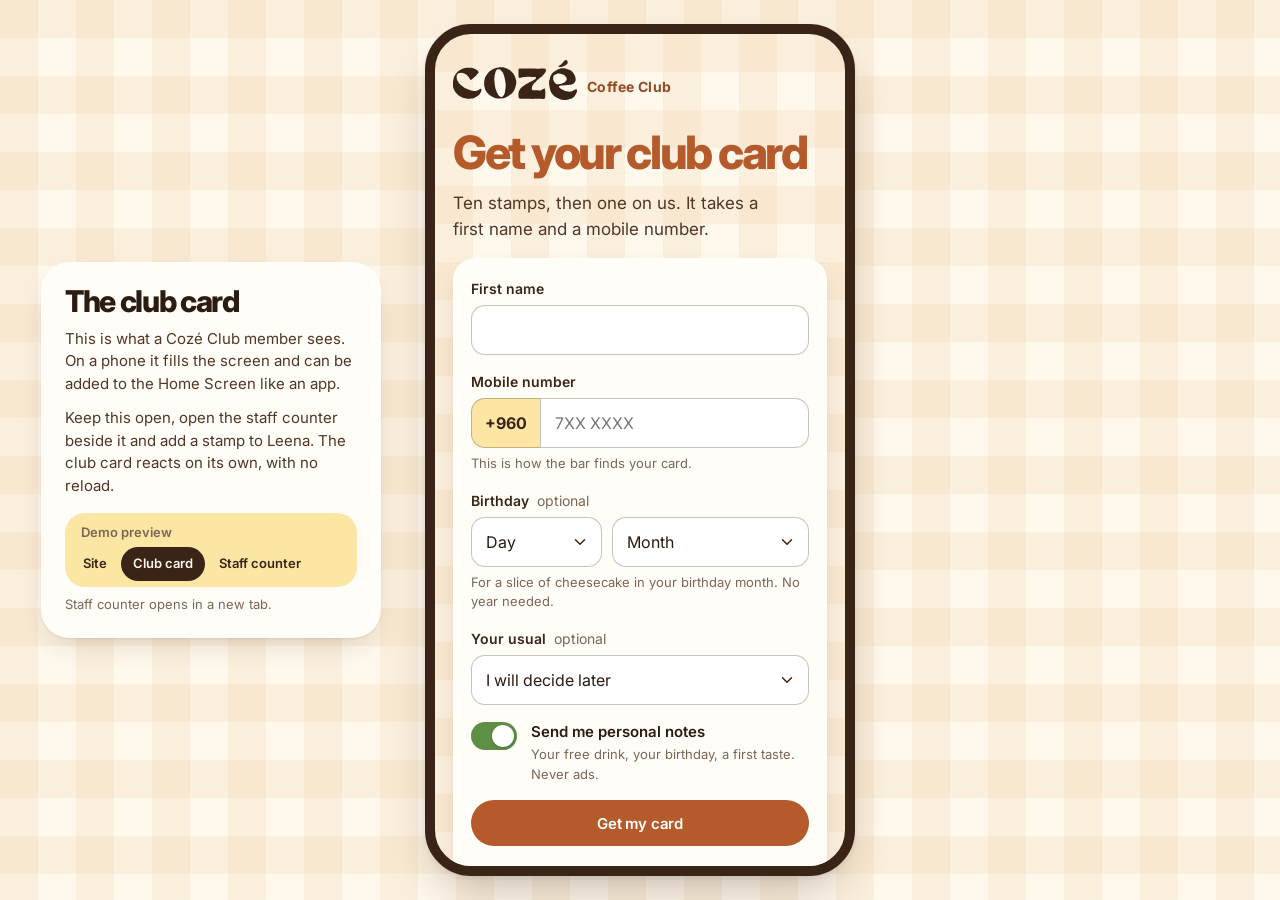
==== commit a77307f0: "Review round: fixes across the site, the club card and the staff counter - Links between pages name " ====
--- a/club/index.html
+++ b/club/index.html
@@ -26,17 +26,27 @@
 
     <!-- Shown beside the phone on wide screens only -->
     <aside class="stage-note" aria-label="About this demo">
-      <p class="stage-tag">Demo</p>
-      <h2>The member app</h2>
+      <h2>The club card</h2>
       <p>This is what a Cozé Club member sees. On a phone it fills the screen and can be added to the Home Screen like an app.</p>
-      <p>Open the staff counter in another tab and add a stamp to Leena. This card reacts on its own, with no reload.</p>
-      <p class="stage-links">
-        <a class="btn btn-sm" href="../staff/" target="_blank" rel="noopener">Open the staff counter</a>
-        <a class="btn btn-sm btn-ghost" href="../">Back to the site</a>
-      </p>
+      <p>Keep this open, open the staff counter beside it and add a stamp to Leena. The club card reacts on its own, with no reload.</p>
+      <nav class="demo-switch" aria-label="Demo preview">
+        <span class="demo-label">Demo preview</span>
+        <a href="../index.html">Site</a>
+        <a href="index.html" aria-current="page">Club card</a>
+        <a href="../staff/index.html" target="_blank" rel="noopener">Staff counter</a>
+      </nav>
+      <p class="stage-fine">Staff counter opens in a new tab.</p>
     </aside>
 
     <div class="phone" id="phone">
+
+      <!-- Demo only: jump between the three parts. Hidden when the club card runs from the Home Screen. -->
+      <aside class="demo-switch is-strip" aria-label="Demo preview">
+        <span class="demo-label">Demo preview</span>
+        <a href="../index.html">Site</a>
+        <a href="index.html" aria-current="page">Club card</a>
+        <a href="../staff/index.html">Staff counter</a>
+      </aside>
 
       <!-- A note arriving while the app is open slides down here, like a phone notification -->
       <button class="banner" id="banner" type="button" hidden>
@@ -56,7 +66,7 @@
         </header>
 
         <h1>Get your club card</h1>
-        <p class="lede">Ten stamps, then one on us. It takes a first name and a mobile number.</p>
+        <p class="lede"><span id="gateStamps">Ten</span> stamps, then one on us. It takes a first name and a mobile number.</p>
 
         <form class="panel form" id="joinForm" novalidate>
           <label class="field">
@@ -68,7 +78,7 @@
             <label for="joinMobile">Mobile number</label>
             <div class="prefixed">
               <span aria-hidden="true">+960</span>
-              <input id="joinMobile" name="mobile" type="tel" inputmode="numeric" autocomplete="tel-national" maxlength="9" placeholder="7XX XXXX" required aria-describedby="joinMobileHint">
+              <input id="joinMobile" name="mobile" type="tel" inputmode="numeric" autocomplete="tel-national" maxlength="16" placeholder="7XX XXXX" required aria-describedby="joinMobileHint">
             </div>
             <small id="joinMobileHint">This is how the bar finds your card.</small>
           </div>
@@ -95,7 +105,7 @@
 
           <p class="field-error" id="joinError" role="alert" hidden></p>
           <button class="btn btn-toast btn-block" type="submit">Get my card</button>
-          <p class="fine">Your card is private. No public profile, and only the team at Cozé sees it.</p>
+          <p class="fine">Your club card is private. No public profile, and only the team at Cozé sees it.</p>
         </form>
 
         <form class="panel form" id="signInForm" novalidate>
@@ -104,7 +114,7 @@
             <label for="signInMobile">Mobile number</label>
             <div class="prefixed">
               <span aria-hidden="true">+960</span>
-              <input id="signInMobile" name="mobile" type="tel" inputmode="numeric" autocomplete="tel-national" maxlength="9" placeholder="7XX XXXX" required>
+              <input id="signInMobile" name="mobile" type="tel" inputmode="numeric" autocomplete="tel-national" maxlength="16" placeholder="7XX XXXX" required>
             </div>
           </div>
           <p class="field-error" id="signInError" role="alert" hidden></p>
@@ -113,17 +123,17 @@
         </form>
 
         <div class="panel demo-box">
-          <p><b>Just looking?</b> Open a card that already has nine stamps, a birthday treat and a few notes.</p>
+          <p><b>Just looking?</b> Open a club card that already has stamps, a birthday treat and a few notes.</p>
           <button class="btn btn-sun btn-block" type="button" id="demoCard">Try the demo card (Leena)</button>
         </div>
 
-        <p class="gate-links"><a href="../">Back to the Cozé site</a><a href="../staff/">Staff counter</a></p>
+        <p class="gate-links"><a href="../index.html">Back to the Cozé site</a><a href="../staff/index.html">Staff counter</a></p>
       </main>
 
       <!-- Signed in -->
       <div class="app" id="app" hidden>
         <header class="topbar">
-          <a class="topbar-brand" href="#card" aria-label="Cozé Club, your card">
+          <a class="topbar-brand" href="#card" aria-label="Cozé Club, your club card">
             <svg class="wm" viewBox="0 0 3244 1046" aria-hidden="true"><use href="#coze"></use></svg>
             <span>Club</span>
           </a>
--- a/assets/css/base.css
+++ b/assets/css/base.css
@@ -142,7 +142,7 @@
 .field-error { font-size: 14px; font-weight: 600; color: var(--danger); }
 
 /* On/off switch built on a real checkbox */
-.switch { display: flex; align-items: flex-start; gap: 14px; cursor: pointer; }
+.switch { position: relative; display: flex; align-items: flex-start; gap: 14px; cursor: pointer; }
 .switch input { position: absolute; opacity: 0; width: 1px; height: 1px; }
 .switch .track {
   flex: none; width: 46px; height: 28px; margin-top: 1px; border-radius: 999px;
@@ -182,8 +182,19 @@
   animation: toast-in 0.25s ease both;
 }
 .toast span { flex: 1; }
-.toast button { flex: none; background: none; border: 0; padding: 4px 6px; color: var(--sun); font-weight: 700; font-size: 14px; }
+.toast button { flex: none; min-width: 56px; min-height: 44px; margin: -9px -8px -9px 0; padding: 0 10px; background: none; border: 0; color: var(--sun); font-weight: 700; font-size: 15px; }
 @keyframes toast-in { from { opacity: 0; transform: translateY(10px); } to { opacity: 1; transform: none; } }
+
+/* The "Demo preview" switcher, the same on the site, the club card and the staff counter. Each page places it. */
+.demo-switch { display: flex; align-items: center; gap: 2px; padding: 5px; border-radius: 999px; background: var(--card); font-size: 13px; font-weight: 600; }
+.demo-label { padding: 0 8px 0 12px; color: var(--muted); white-space: nowrap; }
+.demo-switch a { display: inline-flex; align-items: center; min-height: 34px; padding: 0 12px; border-radius: 999px; color: var(--espresso); text-decoration: none; white-space: nowrap; }
+.demo-switch a[aria-current] { background: var(--espresso); color: var(--paper); }
+.demo-switch a:not([aria-current]):hover { background: var(--butter); }
+/* As a slim strip across the top of a phone screen */
+.demo-switch.is-strip { justify-content: center; padding: 3px 6px; border-radius: 0; background: var(--butter); }
+.demo-switch.is-strip a { min-height: 40px; }
+.demo-switch.is-strip .demo-label { padding-left: 4px; }
 
 /* Dialogs */
 dialog { color: var(--ink); }
--- a/club/club.css
+++ b/club/club.css
@@ -1,5 +1,5 @@
 /*
- * Cozé Club card: the member app.
+ * Cozé club card: what a member of the Club sees.
  * Phone first. On a wide screen the same app sits in a phone-width column on the gingham paper.
  * Colours, buttons, stickers, fields and switches come from ../assets/css/base.css.
  */
@@ -14,7 +14,7 @@
 
 .phone {
   position: relative; display: flex; flex-direction: column; min-width: 0;
-  height: 100vh; height: 100dvh; overflow: hidden;
+  height: 100vh; height: 100dvh; overflow: hidden; overflow: clip;
   background-color: var(--paper);
   background-image:
     linear-gradient(90deg, rgba(236, 205, 158, 0.2) 50%, transparent 50%),
@@ -29,20 +29,24 @@
     border: 10px solid var(--espresso); border-radius: 46px; box-shadow: var(--shadow-lift);
   }
 }
-@media (min-width: 980px) {
+/* Demo only: the strip that jumps between the site, the club card and the staff counter. */
+.phone > .demo-switch { flex: none; overflow: hidden; }
+@media (max-width: 370px) { .phone > .demo-switch .demo-label { display: none; } }
+@media (display-mode: standalone) { .phone > .demo-switch { display: none; } }
+
+@media (min-width: 1080px) {
   .stage { grid-template-columns: minmax(0, 1fr) 430px minmax(0, 1fr); gap: 44px; }
   .phone { grid-column: 2; }
+  .phone > .demo-switch { display: none; }      /* the side note carries the switcher here */
   .stage-note {
-    display: grid; gap: 12px; justify-self: end; max-width: 330px; padding: 24px;
+    display: grid; grid-template-columns: minmax(0, 1fr); gap: 12px; justify-self: end; max-width: 340px; padding: 24px;
     background: var(--card); border-radius: var(--r-panel); box-shadow: var(--shadow);
   }
   .stage-note h2 { font-size: 30px; font-weight: 800; letter-spacing: var(--tight); line-height: 1; }
   .stage-note p { font-size: 15px; color: var(--espresso-soft); }
-  .stage-tag {
-    justify-self: start; padding: 3px 10px; border-radius: 999px;
-    background: var(--butter); color: var(--espresso) !important; font-size: 13px !important; font-weight: 700;
-  }
-  .stage-links { display: flex; flex-wrap: wrap; gap: 8px; margin-top: 6px; }
+  .stage-note .demo-switch { flex-wrap: wrap; justify-content: flex-start; margin-top: 4px; padding: 6px; border-radius: 20px; background: var(--butter); }
+  .stage-note .demo-label { flex-basis: 100%; padding: 4px 10px 2px; }
+  .stage-note .stage-fine { margin-top: -4px; font-size: 13px; color: var(--muted); }
 }
 
 .noscript { margin: auto; padding: 24px; text-align: center; font-weight: 600; }
@@ -54,8 +58,8 @@
   display: flex; flex-direction: column; gap: 16px;
   padding: calc(26px + env(safe-area-inset-top)) 18px calc(32px + env(safe-area-inset-bottom));
 }
-/* Children keep their own height: a scrolling column must never squeeze them. */
-.gate > *, .view > * { flex: none; }
+/* Children keep their own height: a scrolling column must never squeeze them. They may never be wider than it. */
+.gate > *, .view > * { flex: none; min-width: 0; max-width: 100%; }
 .gate-head { display: flex; align-items: flex-end; gap: 10px; color: var(--espresso); }
 .gate-head .wm { font-size: 40px; }
 .gate-head span { font-size: 14px; font-weight: 700; letter-spacing: 0.02em; padding-bottom: 3px; color: var(--toast-deep); }
@@ -63,7 +67,7 @@
 .lede { font-size: 17px; color: var(--espresso-soft); max-width: 30ch; }
 
 .panel {
-  display: grid; gap: 16px; padding: 20px 18px;
+  display: grid; grid-template-columns: minmax(0, 1fr); gap: 16px; padding: 20px 18px;
   background: var(--card); border-radius: var(--r-card); box-shadow: var(--shadow);
 }
 .panel > h2 { font-size: 22px; font-weight: 800; letter-spacing: var(--tight); line-height: 1.05; }
@@ -86,7 +90,7 @@
 .demo-box p { font-size: 15px; color: rgba(255, 248, 236, 0.86); }
 .demo-box b { color: var(--butter); }
 .gate-links { display: flex; justify-content: center; gap: 22px; padding-top: 4px; font-size: 14px; font-weight: 600; }
-.gate-links a { color: var(--espresso-soft); text-underline-offset: 3px; padding: 6px 0; }
+.gate-links a { color: var(--espresso-soft); text-underline-offset: 3px; }
 
 /* ---------- signed in: top bar, scrolling view, tab bar ---------- */
 
@@ -187,18 +191,19 @@
   display: flex; align-items: center; justify-content: space-between; gap: 14px; padding: 15px 18px;
   background: var(--card); border-radius: var(--r-card); box-shadow: var(--shadow);
 }
+.rowcard > div { min-width: 0; }
 .rowcard-label { font-size: 13.5px; font-weight: 600; color: var(--muted); }
-.rowcard-value { font-size: 17px; font-weight: 700; letter-spacing: -0.02em; line-height: 1.25; text-wrap: balance; }
-.rowcard .linklike { flex: none; padding: 10px 0; font-size: 15px; }
+.rowcard-value { font-size: 17px; font-weight: 700; letter-spacing: -0.02em; line-height: 1.25; text-wrap: balance; overflow-wrap: anywhere; }
+.rowcard .linklike { flex: none; font-size: 15px; }
 
 .notepeek {
-  display: grid; gap: 4px; padding: 15px 18px; text-decoration: none;
+  display: grid; grid-template-columns: minmax(0, 1fr); min-width: 0; gap: 4px; padding: 15px 18px; text-decoration: none;
   background: var(--card); border-radius: var(--r-card); box-shadow: inset 5px 0 0 var(--toast), var(--shadow);
 }
 .notepeek-top { display: flex; justify-content: space-between; gap: 10px; font-size: 13.5px; font-weight: 600; color: var(--toast-deep); }
 .notepeek-top span:last-child { color: var(--muted); font-weight: 500; }
-.notepeek b { font-size: 17px; font-weight: 700; letter-spacing: -0.02em; }
-.notepeek-body { font-size: 15px; color: var(--espresso-soft); display: -webkit-box; -webkit-line-clamp: 2; -webkit-box-orient: vertical; overflow: hidden; }
+.notepeek b { font-size: 17px; font-weight: 700; letter-spacing: -0.02em; overflow-wrap: anywhere; }
+.notepeek-body { font-size: 15px; color: var(--espresso-soft); overflow-wrap: anywhere; display: -webkit-box; -webkit-line-clamp: 2; -webkit-box-orient: vertical; overflow: hidden; }
 
 /* Offer tickets, side by side in a strip that scrolls on its own */
 .tickets {
@@ -214,7 +219,7 @@
 .ticket-photo img { width: 100%; aspect-ratio: 3 / 2; object-fit: cover; border-radius: 16px; background: var(--check); }
 .ticket-photo .sticker { --size: 76px; position: absolute; top: -8px; right: -6px; }
 .ticket-photo .sticker > span { font-size: 10.5px; max-width: 74%; }
-.ticket-body { display: grid; align-content: start; gap: 4px; padding: 12px 14px 12px; }
+.ticket-body { display: grid; grid-template-columns: minmax(0, 1fr); align-content: start; gap: 4px; padding: 12px 14px 12px; overflow-wrap: anywhere; }
 .ticket-when { font-size: 12.5px; font-weight: 700; color: var(--toast-deep); }
 .ticket-body h3 { font-size: 17px; font-weight: 700; letter-spacing: -0.03em; line-height: 1.18; }
 .ticket-desc { font-size: 13.5px; color: var(--muted); line-height: 1.4; }
@@ -222,6 +227,8 @@
   position: relative; display: flex; justify-content: space-between; gap: 10px; margin: 0 14px; padding: 10px 0 12px;
   border-top: 2px dashed var(--line-strong); font-size: 12.5px; font-weight: 600; color: var(--muted);
 }
+.ticket-foot span { min-width: 0; overflow-wrap: anywhere; }
+.ticket-foot span:last-child { flex: none; }
 .ticket-foot::before, .ticket-foot::after, .reward-foot::before, .reward-foot::after {
   content: ""; position: absolute; top: -8px; width: 14px; height: 14px; border-radius: 50%; background: var(--paper);
   box-shadow: inset 0 1px 2px rgba(58, 36, 23, 0.12);
@@ -252,7 +259,7 @@
 }
 .reward-foot::before { left: -25px; }
 .reward-foot::after { right: -25px; }
-.reward-why { font-size: 14.5px; font-weight: 600; color: var(--muted); }
+.reward-why { min-width: 0; font-size: 14.5px; font-weight: 600; color: var(--muted); }
 .reward.is-ready .reward-why { color: var(--matcha-deep); }
 .reward.is-celebrate { animation: band-in 0.6s cubic-bezier(0.2, 1.3, 0.4, 1) both; }
 
@@ -265,7 +272,7 @@
 .reward-show { font-size: 19px; font-weight: 700; letter-spacing: -0.02em; }
 .reward-timer { font-size: 14.5px; color: rgba(255, 248, 236, 0.76); }
 .reward-timer span { font-weight: 700; color: var(--paper); }
-.reward.is-pending .linklike { margin-top: 10px; padding: 10px 14px; color: var(--butter); }
+.reward.is-pending .linklike { margin-top: 6px; padding: 0 14px; color: var(--butter); }
 
 .status-now { font-size: 16px; }
 .status-now b { font-weight: 800; }
@@ -292,21 +299,23 @@
 
 /* ---------- notes ---------- */
 
-.perm { display: grid; gap: 10px; padding: 16px 18px; background: var(--butter); border-radius: var(--r-card); color: var(--espresso); }
-.perm b { font-size: 17px; font-weight: 700; letter-spacing: -0.02em; }
-.perm p { font-size: 14.5px; color: var(--espresso-soft); }
-.perm .btn { justify-self: start; }
+.perm { display: flex; flex-wrap: wrap; align-items: center; gap: 8px 14px; padding: 12px 14px 12px 16px; background: var(--butter); border-radius: 18px; color: var(--espresso); }
+.perm > div { flex: 1 1 150px; min-width: 0; display: grid; gap: 2px; }
+.perm b { font-size: 15px; font-weight: 700; letter-spacing: -0.015em; line-height: 1.25; }
+.perm p { font-size: 13.5px; line-height: 1.4; color: var(--espresso-soft); }
+.perm .btn { flex: none; }
 .perm.is-on { background: #e4eeda; }
 .perm.is-off { background: var(--card); box-shadow: var(--shadow); }
 
-.notes { display: grid; gap: 12px; }
-.note { display: grid; gap: 5px; padding: 15px 18px 16px; background: var(--card); border-radius: var(--r-card); box-shadow: var(--shadow); }
+.notes { display: grid; grid-template-columns: minmax(0, 1fr); gap: 12px; }
+.notes > li { min-width: 0; }
+.note { display: grid; grid-template-columns: minmax(0, 1fr); min-width: 0; gap: 5px; padding: 15px 18px 16px; background: var(--card); border-radius: var(--r-card); box-shadow: var(--shadow); }
 .note.is-new { box-shadow: inset 5px 0 0 var(--toast), var(--shadow); }
 .note-top { display: flex; justify-content: space-between; gap: 12px; font-size: 13.5px; font-weight: 500; color: var(--muted); }
 .note-top time { flex: none; }
-.note h2 { font-size: 18px; font-weight: 700; letter-spacing: -0.025em; line-height: 1.2; }
+.note h2 { font-size: 18px; font-weight: 700; letter-spacing: -0.025em; line-height: 1.2; overflow-wrap: anywhere; }
 .note-new { display: inline-block; margin-right: 8px; padding: 1px 8px; border-radius: 999px; background: var(--toast); color: #fff; font-size: 12px; font-weight: 700; letter-spacing: 0; vertical-align: 2px; }
-.note p { font-size: 15.5px; color: var(--espresso-soft); }
+.note p { font-size: 15.5px; color: var(--espresso-soft); overflow-wrap: anywhere; }
 .note-replies { display: flex; flex-wrap: wrap; gap: 8px; margin-top: 8px; }
 .note-replied { display: flex; align-items: center; gap: 6px; margin-top: 4px; font-size: 14.5px; font-weight: 600; color: var(--matcha-deep) !important; }
 .note-replied .icon { width: 18px; height: 18px; stroke-width: 2.4; }
@@ -320,13 +329,14 @@
 
 .readonly { display: flex; align-items: center; gap: 10px; min-height: 48px; padding: 0 14px; border-radius: var(--r-field); background: rgba(58, 36, 23, 0.06); font-size: 16px; font-weight: 600; }
 .readonly .icon { width: 18px; height: 18px; color: var(--muted); }
-.switches { display: grid; gap: 18px; }
+.bday .linklike { justify-self: start; }
+.switches { display: grid; gap: 14px; }
 .private p { font-size: 15px; color: var(--espresso-soft); }
 .private-actions { display: grid; gap: 10px; margin-top: 4px; }
 .btn.is-danger { color: var(--danger); box-shadow: inset 0 0 0 1.5px rgba(179, 38, 30, 0.45); }
 .btn.is-danger:hover { background: rgba(179, 38, 30, 0.06); }
 .foot-links { display: flex; justify-content: center; gap: 22px; font-size: 14px; font-weight: 600; padding: 4px 0 6px; }
-.foot-links a { color: var(--espresso-soft); text-underline-offset: 3px; padding: 6px 0; }
+.foot-links a { color: var(--espresso-soft); text-underline-offset: 3px; }
 
 /* ---------- the notification banner ---------- */
 
@@ -339,7 +349,7 @@
 }
 .banner.is-on { transform: none; }
 .banner img { flex: none; width: 40px; height: 40px; border-radius: 11px; }
-.banner-text { display: grid; min-width: 0; gap: 1px; }
+.banner-text { display: grid; grid-template-columns: minmax(0, 1fr); min-width: 0; gap: 1px; overflow-wrap: anywhere; }
 .banner-top { display: flex; justify-content: space-between; font-size: 13px; color: var(--muted); }
 .banner-top b { font-weight: 600; color: var(--espresso-soft); }
 .banner strong { font-size: 15.5px; font-weight: 700; letter-spacing: -0.015em; line-height: 1.25; }
@@ -354,19 +364,27 @@
 dialog.sheet[open] { animation: sheet-up 0.32s cubic-bezier(0.2, 1, 0.3, 1) both; }
 @keyframes sheet-up { from { transform: translateY(40px); opacity: 0; } to { transform: none; opacity: 1; } }
 @media (min-width: 600px) { dialog.sheet { margin: auto; max-width: 400px; border-radius: 28px; } }
-.sheet-body { display: grid; gap: 12px; justify-items: center; text-align: center; padding: 24px 20px calc(22px + env(safe-area-inset-bottom)); }
+.sheet-body { display: grid; grid-template-columns: minmax(0, 1fr); gap: 12px; justify-items: center; text-align: center; padding: 24px 20px calc(22px + env(safe-area-inset-bottom)); }
 .sheet-body > .btn { margin-top: 6px; }
 .sheet-kicker { font-size: 15px; font-weight: 600; color: var(--toast-deep); }
 .qr-box { width: min(250px, 68vw); padding: 12px; background: #fff; border-radius: 22px; box-shadow: 0 0 0 1.5px var(--line-strong); }
 .qr-box svg { width: 100%; height: auto; }
 .qr-number { font-size: 44px; font-weight: 800; letter-spacing: 0.02em; line-height: 1; color: var(--espresso); }
-.qr-name { font-size: 21px; font-weight: 700; letter-spacing: -0.03em; margin-top: -4px; }
-.qr-usual { font-size: 15px; color: var(--muted); margin-top: -6px; }
+.qr-name { font-size: 21px; font-weight: 700; letter-spacing: -0.03em; margin-top: -4px; overflow-wrap: anywhere; }
+.qr-usual { font-size: 15px; color: var(--muted); margin-top: -6px; overflow-wrap: anywhere; }
 #askSheet .sheet-body { justify-items: stretch; text-align: left; }
 #askSheet h2 { font-size: 27px; font-weight: 800; letter-spacing: var(--tight); line-height: 1.04; }
-.ask-text { display: grid; gap: 8px; font-size: 15.5px; color: var(--espresso-soft); }
+.ask-text { display: grid; grid-template-columns: minmax(0, 1fr); gap: 8px; font-size: 15.5px; color: var(--espresso-soft); overflow-wrap: anywhere; }
 .ask-actions { display: grid; grid-template-columns: minmax(0, 1fr) minmax(0, 1fr); gap: 10px; margin-top: 8px; }
 
 /* Toasts sit above the tab bar */
 .toast-wrap { bottom: calc(84px + env(safe-area-inset-bottom)); }
 dialog .toast-wrap { bottom: max(20px, env(safe-area-inset-bottom)); }
+
+/* ---------- touch targets: 44px or more for anything tapped on a phone ---------- */
+.phone .btn-sm, dialog.sheet .btn-sm { min-height: 44px; }
+.phone .linklike, .gate-links a, .foot-links a { display: inline-flex; align-items: center; min-height: 44px; }
+.phone .switch { min-height: 44px; }
+
+/* Messages can quote a reply or a name: let them wrap too */
+.toast span { min-width: 0; overflow-wrap: anywhere; }
